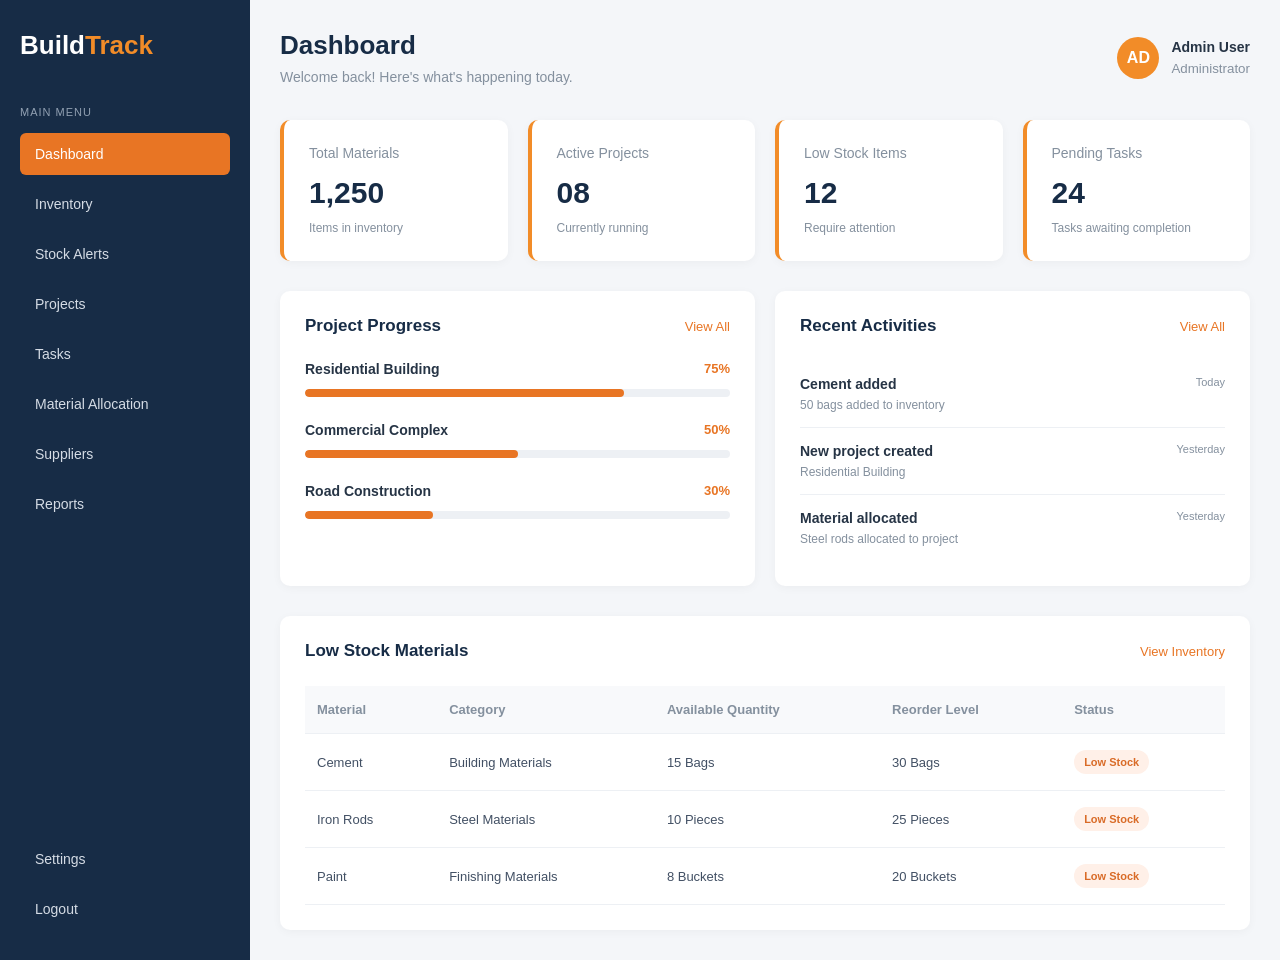
==== frontend/dashboard.html @ 0c6a7a28 "Adding the dshboard" ====
<!DOCTYPE html>
<html lang="en">

<head>
    <meta charset="UTF-8">
    <meta name="viewport" content="width=device-width, initial-scale=1.0">

    <title>BuildTrack | Dashboard</title>

    <link rel="stylesheet" href="css/dashboard.css">
</head>

<body>

    <div class="dashboard-container">

        <!-- SIDEBAR -->
        <aside class="sidebar">

            <h2 class="logo">Build<span>Track</span></h2>

            <p class="menu-title">MAIN MENU</p>

            <nav>
                <a href="dashboard.html" class="active">Dashboard</a>
                <a href="#">Inventory</a>
                <a href="#">Stock Alerts</a>
                <a href="#">Projects</a>
                <a href="#">Tasks</a>
                <a href="#">Material Allocation</a>
                <a href="#">Suppliers</a>
                <a href="#">Reports</a>
            </nav>

            <div class="sidebar-bottom">
                <a href="#">Settings</a>
                <a href="index.html">Logout</a>
            </div>

        </aside>


        <!-- MAIN CONTENT -->
        <main class="main-content">

            <!-- TOPBAR -->
            <header class="topbar">

                <div>
                    <h2>Dashboard</h2>
                    <p>Welcome back! Here's what's happening today.</p>
                </div>

                <div class="user-profile">
                    <div class="user-avatar">AD</div>
                    <div>
                        <h4>Admin User</h4>
                        <small>Administrator</small>
                    </div>
                </div>

            </header>


            <!-- SUMMARY CARDS -->
            <section class="summary-cards">

                <div class="summary-card">
                    <p>Total Materials</p>
                    <h2>1,250</h2>
                    <small>Items in inventory</small>
                </div>

                <div class="summary-card">
                    <p>Active Projects</p>
                    <h2>08</h2>
                    <small>Currently running</small>
                </div>

                <div class="summary-card">
                    <p>Low Stock Items</p>
                    <h2>12</h2>
                    <small>Require attention</small>
                </div>

                <div class="summary-card">
                    <p>Pending Tasks</p>
                    <h2>24</h2>
                    <small>Tasks awaiting completion</small>
                </div>

            </section>


            <!-- DASHBOARD CONTENT -->
            <section class="dashboard-grid">

                <!-- PROJECT PROGRESS -->
                <div class="dashboard-card project-card">

                    <div class="card-heading">
                        <h3>Project Progress</h3>
                        <a href="#">View All</a>
                    </div>

                    <div class="project-item">
                        <div class="project-info">
                            <h4>Residential Building</h4>
                            <span>75%</span>
                        </div>
                        <div class="progress-bar">
                            <div style="width: 75%"></div>
                        </div>
                    </div>

                    <div class="project-item">
                        <div class="project-info">
                            <h4>Commercial Complex</h4>
                            <span>50%</span>
                        </div>
                        <div class="progress-bar">
                            <div style="width: 50%"></div>
                        </div>
                    </div>

                    <div class="project-item">
                        <div class="project-info">
                            <h4>Road Construction</h4>
                            <span>30%</span>
                        </div>
                        <div class="progress-bar">
                            <div style="width: 30%"></div>
                        </div>
                    </div>

                </div>


                <!-- RECENT ACTIVITIES -->
                <div class="dashboard-card activity-card">

                    <div class="card-heading">
                        <h3>Recent Activities</h3>
                        <a href="#">View All</a>
                    </div>

                    <div class="activity-item">
                        <div>
                            <h4>Cement added</h4>
                            <p>50 bags added to inventory</p>
                        </div>
                        <small>Today</small>
                    </div>

                    <div class="activity-item">
                        <div>
                            <h4>New project created</h4>
                            <p>Residential Building</p>
                        </div>
                        <small>Yesterday</small>
                    </div>

                    <div class="activity-item">
                        <div>
                            <h4>Material allocated</h4>
                            <p>Steel rods allocated to project</p>
                        </div>
                        <small>Yesterday</small>
                    </div>

                </div>

            </section>


            <!-- LOW STOCK TABLE -->
            <section class="dashboard-card stock-card">

                <div class="card-heading">
                    <h3>Low Stock Materials</h3>
                    <a href="#">View Inventory</a>
                </div>

                <table>
                    <thead>
                        <tr>
                            <th>Material</th>
                            <th>Category</th>
                            <th>Available Quantity</th>
                            <th>Reorder Level</th>
                            <th>Status</th>
                        </tr>
                    </thead>

                    <tbody>
                        <tr>
                            <td>Cement</td>
                            <td>Building Materials</td>
                            <td>15 Bags</td>
                            <td>30 Bags</td>
                            <td><span class="status low">Low Stock</span></td>
                        </tr>

                        <tr>
                            <td>Iron Rods</td>
                            <td>Steel Materials</td>
                            <td>10 Pieces</td>
                            <td>25 Pieces</td>
                            <td><span class="status low">Low Stock</span></td>
                        </tr>

                        <tr>
                            <td>Paint</td>
                            <td>Finishing Materials</td>
                            <td>8 Buckets</td>
                            <td>20 Buckets</td>
                            <td><span class="status low">Low Stock</span></td>
                        </tr>
                    </tbody>

                </table>

            </section>

        </main>

    </div>

</body>
</html>
---- frontend/css/dashboard.css ----
/* =========================
   GENERAL RESET
========================= */

* {
    margin: 0;
    padding: 0;
    box-sizing: border-box;
}

body {
    font-family: Arial, sans-serif;
    background: #f4f6f9;
    color: #263445;
}

a {
    text-decoration: none;
    color: inherit;
}


/* =========================
   DASHBOARD LAYOUT
========================= */

.dashboard-container {
    display: flex;
    min-height: 100vh;
}


/* =========================
   SIDEBAR
========================= */

.sidebar {
    width: 250px;
    min-height: 100vh;
    background: #172c46;
    color: white;
    padding: 30px 20px;

    display: flex;
    flex-direction: column;
}

.logo {
    font-size: 26px;
    margin-bottom: 45px;
    color: white;
}

.logo span {
    color: #f28c28;
}

.menu-title {
    font-size: 11px;
    color: #91a0b2;
    margin-bottom: 15px;
    letter-spacing: 1px;
}

.sidebar nav {
    display: flex;
    flex-direction: column;
    gap: 8px;
}

.sidebar nav a,
.sidebar-bottom a {
    display: block;
    padding: 13px 15px;
    border-radius: 6px;
    color: #d5dce5;
    font-size: 14px;
    transition: 0.2s;
}

.sidebar nav a:hover,
.sidebar-bottom a:hover {
    background: #29435f;
    color: white;
}

.sidebar nav a.active {
    background: #e87524;
    color: white;
}

.sidebar-bottom {
    margin-top: auto;
    display: flex;
    flex-direction: column;
    gap: 8px;
}


/* =========================
   MAIN CONTENT
========================= */

.main-content {
    flex: 1;
    min-width: 0;
    padding: 30px;
}


/* =========================
   TOPBAR
========================= */

.topbar {
    display: flex;
    justify-content: space-between;
    align-items: center;
    gap: 20px;
    margin-bottom: 35px;
}

.topbar h2 {
    font-size: 26px;
    color: #172c46;
    margin-bottom: 8px;
}

.topbar p {
    font-size: 14px;
    color: #84909e;
}

.user-profile {
    display: flex;
    align-items: center;
    gap: 12px;
}

.user-avatar {
    width: 42px;
    height: 42px;
    border-radius: 50%;
    background: #f28c28;
    color: white;

    display: flex;
    align-items: center;
    justify-content: center;

    font-weight: bold;
}

.user-profile h4 {
    font-size: 14px;
    margin-bottom: 4px;
}

.user-profile small {
    color: #84909e;
}


/* =========================
   SUMMARY CARDS
========================= */

.summary-cards {
    display: grid;
    grid-template-columns: repeat(4, 1fr);
    gap: 20px;
    margin-bottom: 30px;
}

.summary-card {
    background: white;
    padding: 25px;
    border-radius: 10px;
    box-shadow: 0 2px 10px rgba(0, 0, 0, 0.04);
    border-left: 4px solid #f28c28;
}

.summary-card p {
    color: #84909e;
    font-size: 14px;
    margin-bottom: 15px;
}

.summary-card h2 {
    color: #172c46;
    font-size: 30px;
    margin-bottom: 8px;
}

.summary-card small {
    color: #84909e;
    font-size: 12px;
}


/* =========================
   DASHBOARD GRID
========================= */

.dashboard-grid {
    display: grid;
    grid-template-columns: 1fr 1fr;
    gap: 20px;
    margin-bottom: 30px;
}

.dashboard-card {
    background: white;
    padding: 25px;
    border-radius: 10px;
    box-shadow: 0 2px 10px rgba(0, 0, 0, 0.04);
    min-width: 0;
}

.card-heading {
    display: flex;
    justify-content: space-between;
    align-items: center;
    gap: 12px;
    margin-bottom: 25px;
}

.card-heading h3 {
    color: #172c46;
    font-size: 17px;
}

.card-heading a {
    color: #e87524;
    font-size: 13px;
}


/* =========================
   PROJECT PROGRESS
========================= */

.project-item {
    margin-bottom: 25px;
}

.project-info {
    display: flex;
    justify-content: space-between;
    gap: 10px;
    margin-bottom: 12px;
}

.project-info h4 {
    font-size: 14px;
    font-weight: 600;
}

.project-info span {
    color: #e87524;
    font-size: 13px;
    font-weight: bold;
}

.progress-bar {
    height: 8px;
    background: #edf0f4;
    border-radius: 10px;
    overflow: hidden;
}

.progress-bar div {
    height: 100%;
    background: #e87524;
    border-radius: 10px;
}


/* =========================
   RECENT ACTIVITIES
========================= */

.activity-item {
    display: flex;
    justify-content: space-between;
    gap: 12px;
    padding: 15px 0;
    border-bottom: 1px solid #edf0f4;
}

.activity-item:last-child {
    border-bottom: none;
}

.activity-item h4 {
    font-size: 14px;
    margin-bottom: 6px;
}

.activity-item p {
    color: #84909e;
    font-size: 12px;
}

.activity-item small {
    color: #84909e;
    font-size: 11px;
    white-space: nowrap;
}


/* =========================
   LOW STOCK TABLE
========================= */

.stock-card {
    overflow-x: auto;
}

.stock-card table {
    width: 100%;
    border-collapse: collapse;
    min-width: 600px;
}

.stock-card th,
.stock-card td {
    padding: 16px 12px;
    text-align: left;
    border-bottom: 1px solid #edf0f4;
    font-size: 13px;
}

.stock-card th {
    color: #84909e;
    background: #f8f9fb;
    font-weight: 600;
}

.stock-card td {
    color: #425064;
}

.status {
    display: inline-block;
    padding: 6px 10px;
    border-radius: 20px;
    font-size: 11px;
    font-weight: bold;
}

.status.low {
    background: #fff0e8;
    color: #d96b27;
}


/* =========================
   RESPONSIVE DESIGN
========================= */

@media (max-width: 1100px) {

    .summary-cards {
        grid-template-columns: repeat(2, 1fr);
    }

    .dashboard-grid {
        grid-template-columns: 1fr;
    }
}

@media (max-width: 768px) {

    .dashboard-container {
        flex-direction: column;
    }

    .sidebar {
        width: 100%;
        min-height: auto;
        padding: 20px;
    }

    .logo {
        margin-bottom: 20px;
    }

    .sidebar nav {
        display: grid;
        grid-template-columns: repeat(2, 1fr);
    }

    .sidebar-bottom {
        margin-top: 15px;
    }

    .main-content {
        padding: 20px;
    }

    .topbar {
        align-items: flex-start;
        flex-direction: column;
    }
}

@media (max-width: 480px) {

    .summary-cards {
        grid-template-columns: 1fr;
    }

    .main-content {
        padding: 15px;
    }

    .dashboard-card {
        padding: 18px;
    }
}
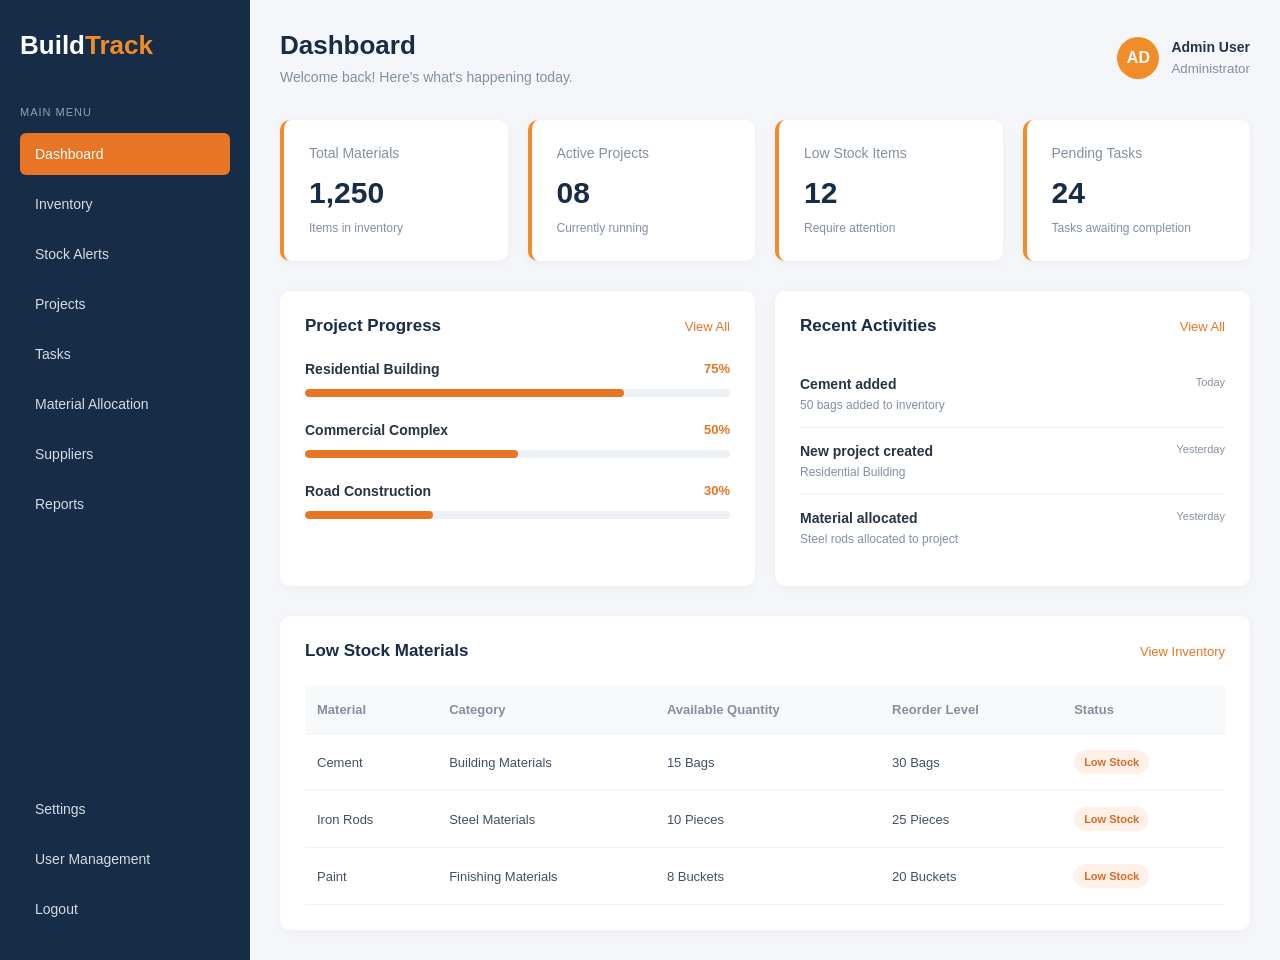
==== commit e5621e77: "Add user management page and connect navigation" ====
--- a/frontend/dashboard.html
+++ b/frontend/dashboard.html
@@ -24,17 +24,18 @@
 
             <nav>
                 <a href="dashboard.html" class="active">Dashboard</a>
-                <a href="#">Inventory</a>
-                <a href="#">Stock Alerts</a>
-                <a href="#">Projects</a>
-                <a href="#">Tasks</a>
-                <a href="#">Material Allocation</a>
-                <a href="#">Suppliers</a>
-                <a href="#">Reports</a>
+                <a href="inventory.html">Inventory</a>
+                <a href="stock-alerts.html">Stock Alerts</a>
+                <a href="projects.html">Projects</a>
+                <a href="tasks.html">Tasks</a>
+                <a href="material-allocation.html">Material Allocation</a>
+                <a href="suppliers.html">Suppliers</a>
+                <a href="reports.html">Reports</a>
             </nav>
 
             <div class="sidebar-bottom">
                 <a href="#">Settings</a>
+                <a href="user-management.html">User Management</a>
                 <a href="index.html">Logout</a>
             </div>
 
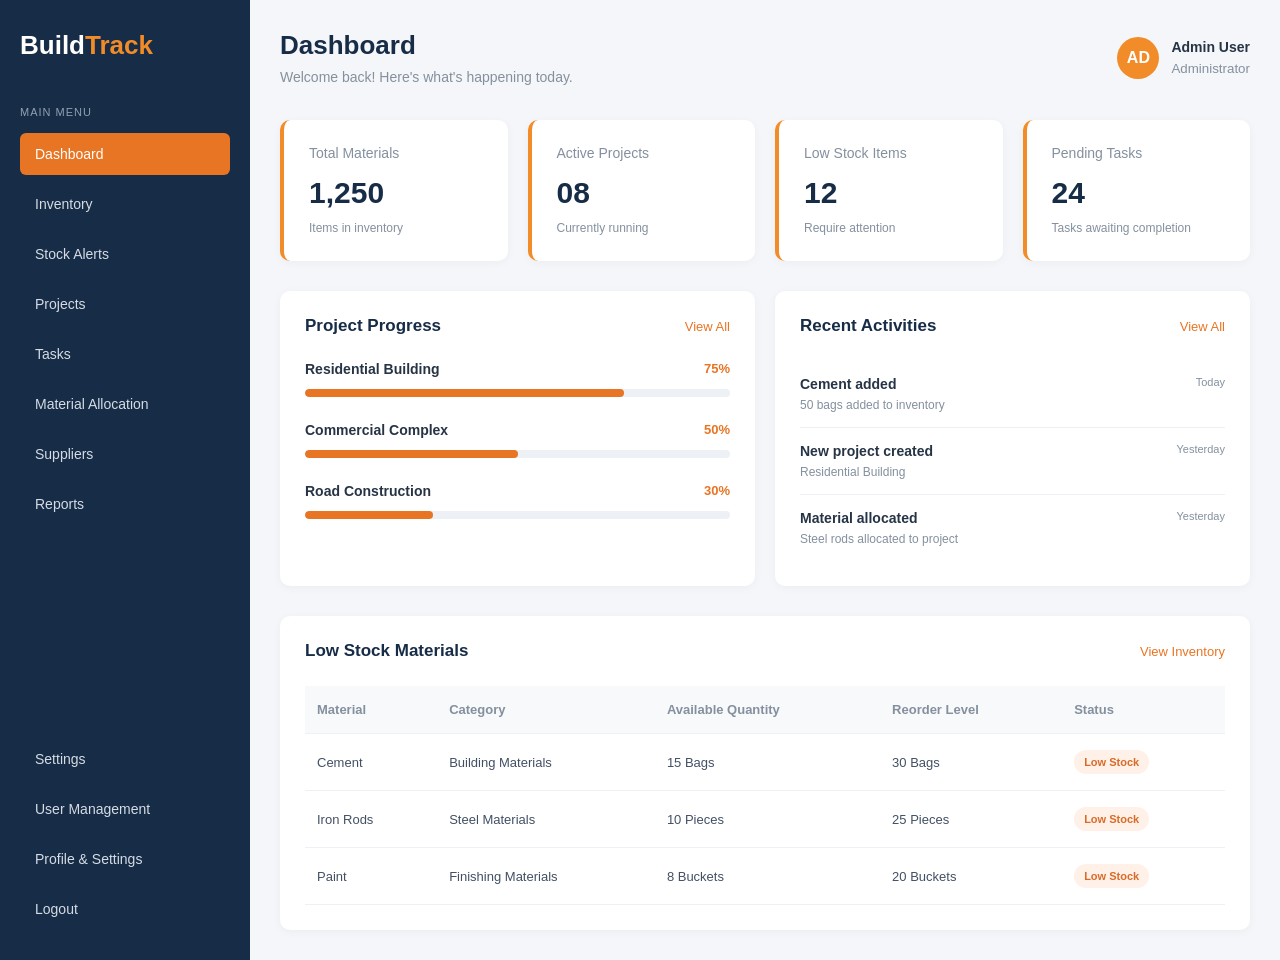
==== commit d000744d: "Add profile and settings page and connect navigation" ====
--- a/frontend/dashboard.html
+++ b/frontend/dashboard.html
@@ -36,6 +36,7 @@
             <div class="sidebar-bottom">
                 <a href="#">Settings</a>
                 <a href="user-management.html">User Management</a>
+                <a href="profile.html">Profile & Settings</a>
                 <a href="index.html">Logout</a>
             </div>
 
